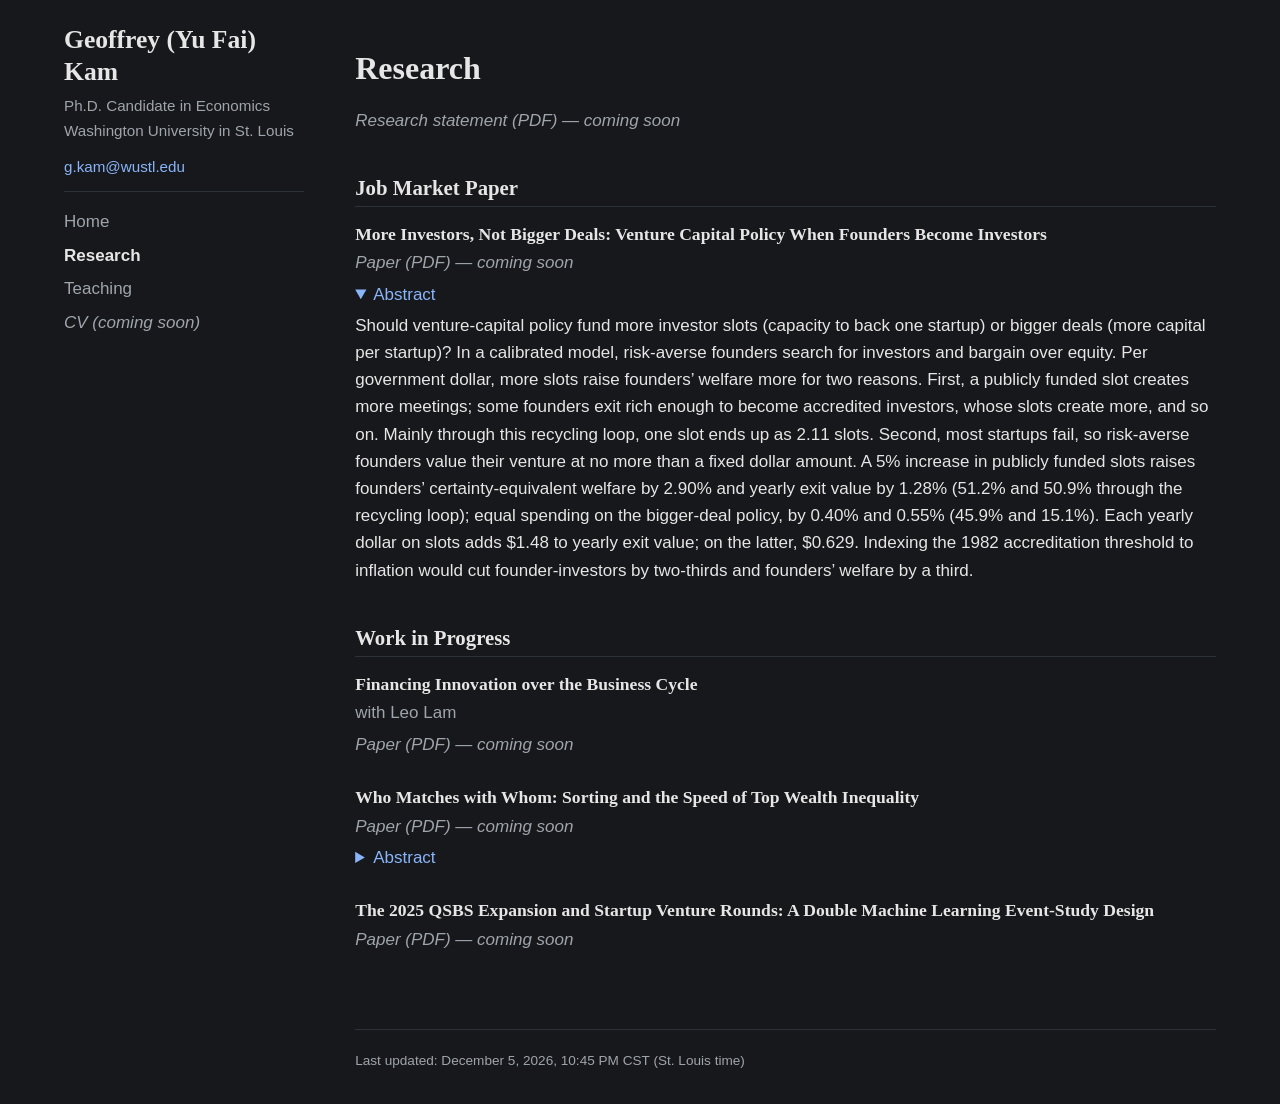
==== research.html @ 6ee8f0f6 "add gitignore to jmp.pdf and the updated the title and abstract and package of my JMP" ====
<!doctype html>
<html lang="en">
<head>
  <meta charset="utf-8">
  <meta name="viewport" content="width=device-width, initial-scale=1">
  <meta name="color-scheme" content="dark">
  <title>Research | Geoffrey Kam</title>
  <link rel="stylesheet" href="style.css?v=6">
  <script src="updated.js?v=3" defer></script>
</head>
<body>
  <div class="layout">
    <aside class="sidebar">
      <p class="site-name"><a href="index.html">Geoffrey (Yu Fai) Kam</a></p>
      <p class="role">Ph.D. Candidate in Economics<br>Washington University in St. Louis</p>
      <p class="contact"><a href="mailto:g.kam@wustl.edu">g.kam@wustl.edu</a></p>
      <ul class="links">
        <li hidden><a href="https://scholar.google.com/citations?user=[ID]">Google Scholar</a></li>
        <li hidden><a href="https://papers.ssrn.com/sol3/cf_dev/AbsByAuth.cfm?per_id=[ID]">SSRN</a></li>
        <li hidden><a href="https://www.linkedin.com/in/[handle]">LinkedIn</a></li>
        <li hidden><a href="https://github.com/GeoffKAM">GitHub</a></li>
      </ul>
      <nav>
        <ul>
          <li><a href="index.html">Home</a></li>
          <li><a href="research.html" aria-current="page">Research</a></li>
          <li><a href="teaching.html">Teaching</a></li>
          <li hidden><a href="files/cv.pdf">CV</a></li>
          <li class="soon">CV (coming soon)</li>
        </ul>
      </nav>
    </aside>

    <main>
    <h1>Research</h1>
    <p hidden><a href="files/statements/research-statement.pdf">Research statement (PDF)</a></p>
    <p class="soon">Research statement (PDF) — coming soon</p>

    <h2>Job Market Paper</h2>
    <article class="paper" id="jmp">
      <h3>More Investors, Not Bigger Deals: Venture Capital Policy When Founders Become Investors</h3>
      <p class="paper-links" hidden><a href="https://geoffkam.github.io/files/papers/JMP.pdf">Paper (PDF, latest version)</a><a href="files/papers/jmp-slides.pdf" hidden>Slides</a></p>
      <p class="paper-links soon">Paper (PDF) — coming soon</p>
      <details class="abstract" open>
        <summary>Abstract</summary>
        <p>Should venture-capital policy fund more investor slots (capacity to back one startup) or bigger deals (more capital per startup)? In a calibrated model, risk-averse founders search for investors and bargain over equity. Per government dollar, more slots raise founders’ welfare more for two reasons. First, a publicly funded slot creates more meetings; some founders exit rich enough to become accredited investors, whose slots create more, and so on. Mainly through this recycling loop, one slot ends up as 2.11 slots. Second, most startups fail, so risk-averse founders value their venture at no more than a fixed dollar amount. A 5% increase in publicly funded slots raises founders’ certainty-equivalent welfare by 2.90% and yearly exit value by 1.28% (51.2% and 50.9% through the recycling loop); equal spending on the bigger-deal policy, by 0.40% and 0.55% (45.9% and 15.1%). Each yearly dollar on slots adds $1.48 to yearly exit value; on the latter, $0.629. Indexing the 1982 accreditation threshold to inflation would cut founder-investors by two-thirds and founders’ welfare by a third.</p>
      </details>
    </article>

    <section hidden>
      <h2>Working Papers</h2>
      <article class="paper">
        <h3>[Working paper title]</h3>
        <p class="authors" hidden>with [Coauthor]</p>
        <p class="venue" hidden>[Revise and resubmit at Journal]</p>
        <p class="paper-links" hidden><a href="files/papers/paper2.pdf">Draft (PDF)</a></p>
        <details class="abstract" hidden>
          <summary>Abstract</summary>
          <p>[Abstract]</p>
        </details>
      </article>
    </section>

    <h2>Work in Progress</h2>
    <article class="paper">
      <h3>Financing Innovation over the Business Cycle</h3>
      <p class="authors">with Leo Lam</p>
      <p class="paper-links" hidden><a href="files/papers/vc-cycle.pdf">Draft (PDF)</a></p>
      <p class="paper-links soon">Paper (PDF) — coming soon</p>
      <details class="abstract" hidden>
        <summary>Abstract</summary>
        <p>[Abstract]</p>
      </details>
    </article>

    <article class="paper">
      <h3>Who Matches with Whom: Sorting and the Speed of Top Wealth Inequality</h3>
      <p class="paper-links" hidden><a href="files/papers/pam.pdf">Draft (PDF)</a></p>
      <p class="paper-links soon">Paper (PDF) — coming soon</p>
      <details class="abstract">
        <summary>Abstract</summary>
        <p>Which founders are paired with which venture funds sets how fat the top tail of wealth is. In the frictionless benchmark, more accurate pairing fattens the tail at once, whereas after a doubling of the variance of talent growth the tail takes 23.2 years to close half its gap, in an illustrative economy. Because a founder’s wealth is proportional to her talent times a power of her fund’s size, the tail’s Pareto exponent is a closed-form, decreasing function of how accurately the market ranks founders when pairing them with funds. Venture-deal estimates put that accuracy around 1989 between 0.275 and 0.354, on a scale from random matching (zero) to perfect sorting (one); since only closed deals are observed, it may lie outside that range. With sorting in 1989 tied to these data, a ramp in sorting from 1980 carries the rise of the top 0.1% wealth share to 2001 and 2016 but only part of its early rise to 1989.</p>
      </details>
    </article>

    <article class="paper">
      <h3>The 2025 QSBS Expansion and Startup Venture Rounds: A Double Machine Learning Event-Study Design</h3>
      <p class="paper-links" hidden><a href="files/papers/qsbs.pdf">Draft (PDF)</a></p>
      <p class="paper-links soon">Paper (PDF) — coming soon</p>
      <details class="abstract" hidden>
        <summary>Abstract</summary>
        <p>[Abstract]</p>
      </details>
    </article>
  </main>

  <footer class="site-footer">Last updated: <span id="updated">October 25, 2026, 7:23 PM CDT</span> (St. Louis time)</footer>
  </div>
</body>
</html>
---- style.css ----
/* Dark theme on every device, whatever the visitor's system setting */
:root {
  color-scheme: dark;
  --bg: #16181c;
  --text: #e6e6e6;
  --muted: #a0a4ab;
  --accent: #8ab4f8;
  --rule: #2e3238;
  --serif: "Charter", "Iowan Old Style", "Georgia", serif;
  --sans: -apple-system, BlinkMacSystemFont, "Segoe UI", "Helvetica Neue", Arial, sans-serif;
}

[hidden] { display: none !important; }

* { box-sizing: border-box; }

body {
  margin: 0;
  background: var(--bg);
  color: var(--text);
  font-family: var(--sans);
  font-size: 17px;
  line-height: 1.6;
}

a { color: var(--accent); text-decoration: none; }
a:hover { text-decoration: underline; }

/* Page layout: sidebar left, content right, full window width; stacks on narrow screens */
.layout {
  padding: 0 16px;
}

@media (min-width: 760px) {
  .layout {
    display: grid;
    grid-template-columns: clamp(12rem, 22vw, 15rem) minmax(0, 1fr);
    grid-template-areas:
      "side main"
      "side foot";
    column-gap: clamp(2rem, 4vw, 5rem);
    padding: 0 clamp(2rem, 5vw, 5rem);
  }
  .sidebar {
    grid-area: side;
    position: sticky;
    top: 0;
    align-self: start;
    padding: 3rem 0;
  }
  main { grid-area: main; }
  .site-footer { grid-area: foot; }
}

/* Sidebar */
.sidebar {
  padding: 1.5rem 0;
  border-bottom: 1px solid var(--rule);
}
@media (min-width: 760px) {
  .sidebar { border-bottom: 0; }
}
.site-name {
  font-family: var(--serif);
  font-size: 1.6rem;
  font-weight: 600;
  line-height: 1.25;
  margin: 0;
}
.site-name a { color: var(--text); }
.site-name a:hover { text-decoration: none; }
.role { color: var(--muted); margin: 0.4rem 0 0.75rem; font-size: 0.95rem; }
.contact { margin: 0 0 0.75rem; font-size: 0.95rem; overflow-wrap: anywhere; }

.links, nav ul {
  list-style: none;
  margin: 0;
  padding: 0;
}
.links { display: flex; flex-wrap: wrap; gap: 0.25rem 1rem; font-size: 0.95rem; margin-bottom: 0.75rem; }
.links:not(:has(li:not([hidden]))) { display: none; }

nav ul { display: flex; flex-wrap: wrap; gap: 0.5rem 1.25rem; }
nav a { color: var(--muted); }
nav a[aria-current="page"] { color: var(--text); font-weight: 600; }

@media (min-width: 760px) {
  nav { border-top: 1px solid var(--rule); padding-top: 1rem; margin-top: 0.5rem; }
  nav ul { flex-direction: column; gap: 0.4rem; }
}

/* Main content */
main { padding: 2rem 0 3rem; }
@media (min-width: 760px) {
  main { padding-top: 3rem; }
}
main > :first-child { margin-top: 0; }

h1, h2, h3 { font-family: var(--serif); font-weight: 600; line-height: 1.3; }
h1 { font-size: 2rem; margin: 0 0 0.25rem; }
h2 {
  font-size: 1.3rem;
  margin: 2.5rem 0 1rem;
  padding-bottom: 0.3rem;
  border-bottom: 1px solid var(--rule);
}
h3 { font-size: 1.1rem; margin: 0; }

.jm-banner {
  display: inline-block;
  margin: 0 0 1rem;
  padding: 0.2rem 0.6rem;
  border: 1px solid var(--accent);
  border-radius: 4px;
  color: var(--accent);
  font-size: 0.9rem;
}
.lead { font-size: 1.1rem; }

/* Home intro: About text left, photo panel right */
.intro { display: flex; align-items: flex-start; gap: 2.5rem; }
.intro > div { flex: 1; min-width: 0; }
.portrait {
  flex-shrink: 0;
  width: 34%;
  max-width: 28rem;
  height: auto;
  margin-top: 0.4rem;
  border-radius: 6px;
}
@media (min-width: 760px) {
  .portrait { width: 30%; }
}

/* Paper and item entries */
.paper { margin: 0 0 1.75rem; }
.paper p { margin: 0.25rem 0; }
.authors, .venue { color: var(--muted); }
.paper-links a + a::before {
  content: "·";
  color: var(--muted);
  margin: 0 0.5rem;
}
details summary {
  cursor: pointer;
  color: var(--accent);
  margin-top: 0.25rem;
}
details p { margin-top: 0.5rem; }

.plain-list { padding-left: 1.2rem; }
.plain-list li { margin-bottom: 0.4rem; }
.term { color: var(--muted); }

/* Placeholder for a file not yet posted ("coming soon") */
.soon { color: var(--muted); font-style: italic; }

/* Course materials: collapsible section with numbered notebook lists */
.course > summary { list-style: none; color: inherit; margin: 0; }
.course > summary::-webkit-details-marker { display: none; }
.course > summary h2 { display: flex; flex-wrap: wrap; align-items: center; gap: 0.5rem 1rem; }
.course > summary h2::after {
  content: "Click to expand ▸";
  flex-shrink: 0;
  padding: 0.2rem 0.75rem;
  border: 1px solid var(--accent);
  border-radius: 999px;
  color: var(--accent);
  font-family: var(--sans);
  font-size: 0.85rem;
  font-weight: 500;
  white-space: nowrap;
}
.course[open] > summary h2::after { content: "Click to collapse ▾"; }
.course > summary:hover h2::after { background: var(--rule); }
.course > summary:focus-visible { outline: 2px solid var(--accent); outline-offset: 4px; }
.course h3 { margin: 2rem 0 0.5rem; }
.note { color: var(--muted); font-size: 0.95rem; }
code {
  font-family: ui-monospace, SFMono-Regular, Menlo, Consolas, monospace;
  font-size: 0.88em;
  padding: 0.1em 0.35em;
  border-radius: 4px;
  background: var(--rule);
  -webkit-box-decoration-break: clone;
  box-decoration-break: clone;
}
.materials {
  list-style: none;
  margin: 0;
  padding: 0;
  border-top: 1px solid var(--rule);
}
.materials li {
  display: grid;
  grid-template-columns: 2.5rem minmax(0, 1fr);
  column-gap: 0.75rem;
  padding: 0.5rem 0;
  border-bottom: 1px solid var(--rule);
}
.materials .num {
  color: var(--muted);
  font-family: var(--serif);
  font-variant-numeric: tabular-nums;
}
.materials .tag {
  grid-column: 2;
  color: var(--muted);
  font-size: 0.85rem;
}
.materials .companion > a { padding-left: 1rem; }
.materials .companion .tag { padding-left: 1rem; }
@media (min-width: 760px) {
  .materials li { grid-template-columns: 2.5rem minmax(0, 1fr) auto; align-items: baseline; }
  .materials .tag { grid-column: 3; text-align: right; }
}

.site-footer {
  border-top: 1px solid var(--rule);
  padding: 1.25rem 0 2rem;
  color: var(--muted);
  font-size: 0.85rem;
}
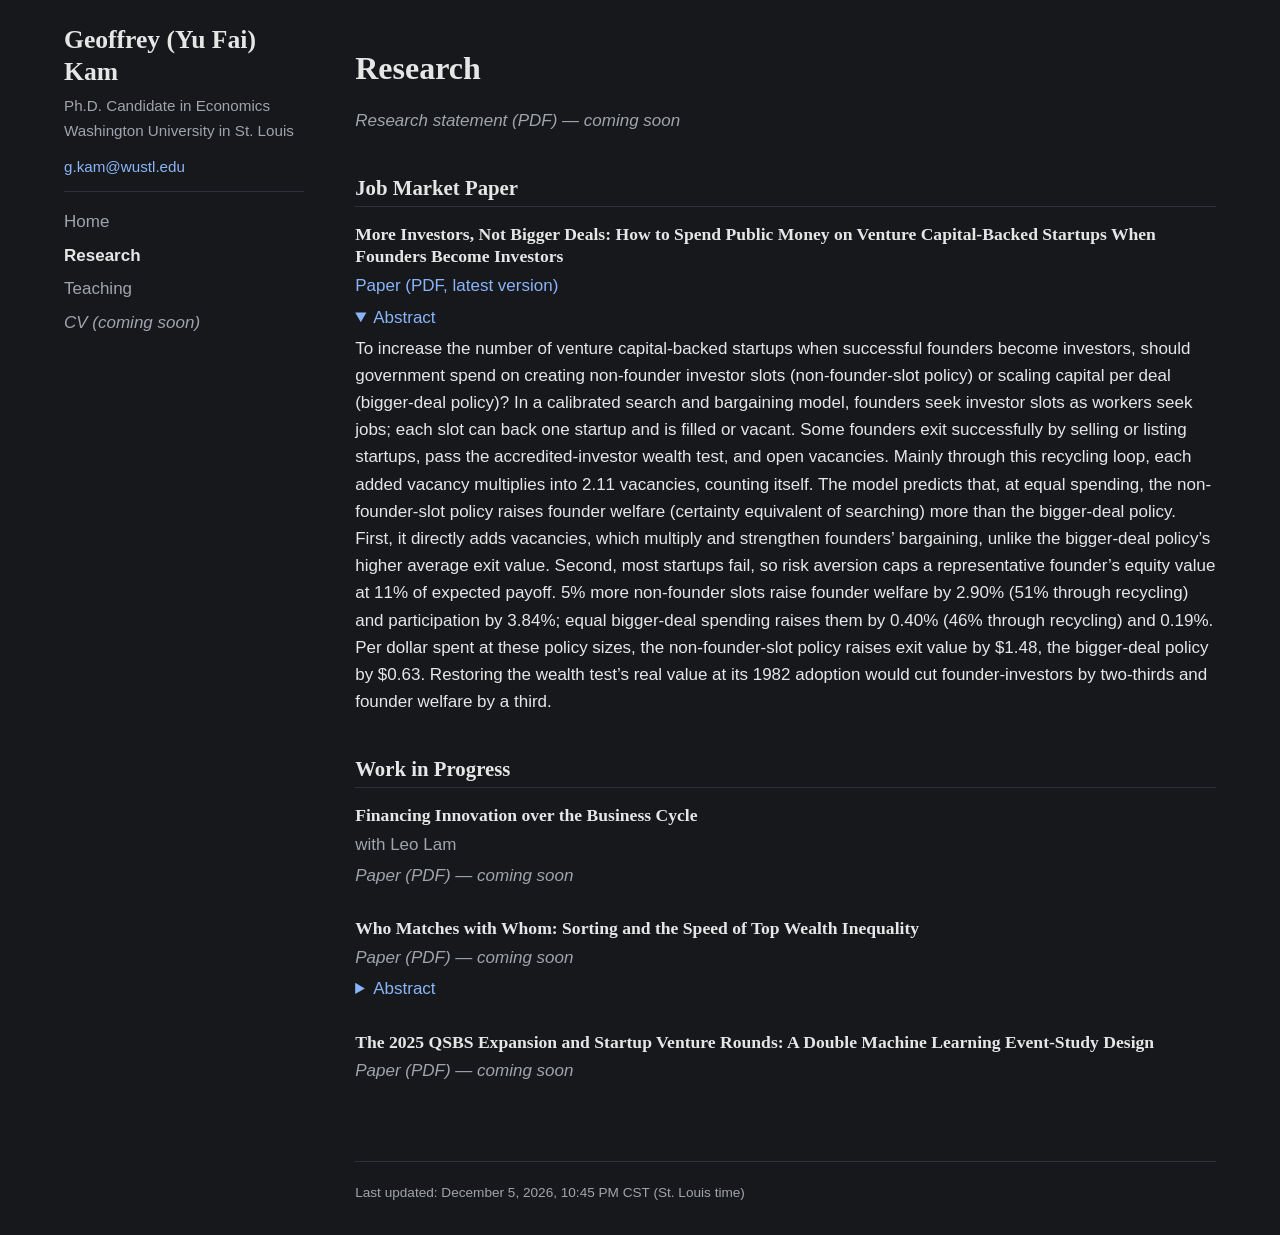
==== commit 4a619615: "Publish JMP PDF; update JMP title, abstract and paper link Co-Authored-By: Claude Opus 5.5 <noreply@" ====
--- a/research.html
+++ b/research.html
@@ -38,12 +38,11 @@
 
     <h2>Job Market Paper</h2>
     <article class="paper" id="jmp">
-      <h3>More Investors, Not Bigger Deals: Venture Capital Policy When Founders Become Investors</h3>
-      <p class="paper-links" hidden><a href="https://geoffkam.github.io/files/papers/JMP.pdf">Paper (PDF, latest version)</a><a href="files/papers/jmp-slides.pdf" hidden>Slides</a></p>
-      <p class="paper-links soon">Paper (PDF) — coming soon</p>
+      <h3>More Investors, Not Bigger Deals: How to Spend Public Money on Venture Capital-Backed Startups When Founders Become Investors</h3>
+      <p class="paper-links"><a href="https://geoffkam.github.io/files/papers/JMP.pdf">Paper (PDF, latest version)</a><a href="files/papers/jmp-slides.pdf" hidden>Slides</a></p>
       <details class="abstract" open>
         <summary>Abstract</summary>
-        <p>Should venture-capital policy fund more investor slots (capacity to back one startup) or bigger deals (more capital per startup)? In a calibrated model, risk-averse founders search for investors and bargain over equity. Per government dollar, more slots raise founders’ welfare more for two reasons. First, a publicly funded slot creates more meetings; some founders exit rich enough to become accredited investors, whose slots create more, and so on. Mainly through this recycling loop, one slot ends up as 2.11 slots. Second, most startups fail, so risk-averse founders value their venture at no more than a fixed dollar amount. A 5% increase in publicly funded slots raises founders’ certainty-equivalent welfare by 2.90% and yearly exit value by 1.28% (51.2% and 50.9% through the recycling loop); equal spending on the bigger-deal policy, by 0.40% and 0.55% (45.9% and 15.1%). Each yearly dollar on slots adds $1.48 to yearly exit value; on the latter, $0.629. Indexing the 1982 accreditation threshold to inflation would cut founder-investors by two-thirds and founders’ welfare by a third.</p>
+        <p>To increase the number of venture capital-backed startups when successful founders become investors, should government spend on creating non-founder investor slots (non-founder-slot policy) or scaling capital per deal (bigger-deal policy)? In a calibrated search and bargaining model, founders seek investor slots as workers seek jobs; each slot can back one startup and is filled or vacant. Some founders exit successfully by selling or listing startups, pass the accredited-investor wealth test, and open vacancies. Mainly through this recycling loop, each added vacancy multiplies into 2.11 vacancies, counting itself. The model predicts that, at equal spending, the non-founder-slot policy raises founder welfare (certainty equivalent of searching) more than the bigger-deal policy. First, it directly adds vacancies, which multiply and strengthen founders’ bargaining, unlike the bigger-deal policy’s higher average exit value. Second, most startups fail, so risk aversion caps a representative founder’s equity value at 11% of expected payoff. 5% more non-founder slots raise founder welfare by 2.90% (51% through recycling) and participation by 3.84%; equal bigger-deal spending raises them by 0.40% (46% through recycling) and 0.19%. Per dollar spent at these policy sizes, the non-founder-slot policy raises exit value by $1.48, the bigger-deal policy by $0.63. Restoring the wealth test’s real value at its 1982 adoption would cut founder-investors by two-thirds and founder welfare by a third.</p>
       </details>
     </article>
 
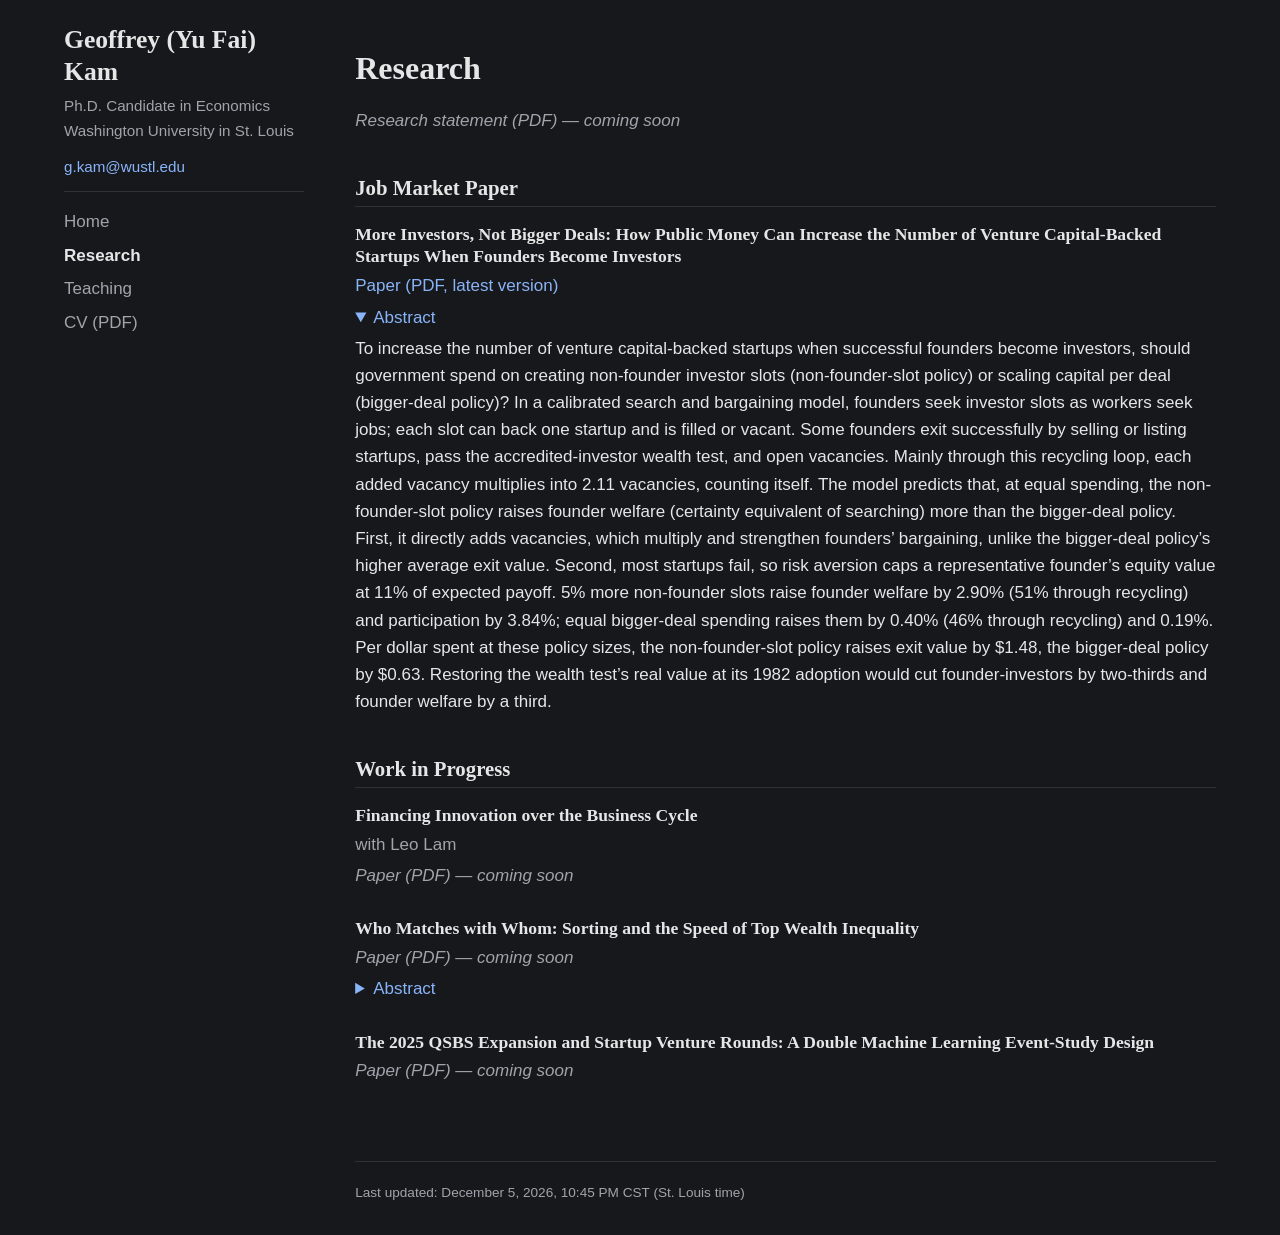
==== commit 973c4f22: "JMP final title and new PDF; add CV and "CV (PDF)" sidebar links Co-Authored-By: Claude Opus 5.5 <no" ====
--- a/research.html
+++ b/research.html
@@ -25,8 +25,7 @@
           <li><a href="index.html">Home</a></li>
           <li><a href="research.html" aria-current="page">Research</a></li>
           <li><a href="teaching.html">Teaching</a></li>
-          <li hidden><a href="files/cv.pdf">CV</a></li>
-          <li class="soon">CV (coming soon)</li>
+          <li><a href="files/cv.pdf">CV (PDF)</a></li>
         </ul>
       </nav>
     </aside>
@@ -38,7 +37,7 @@
 
     <h2>Job Market Paper</h2>
     <article class="paper" id="jmp">
-      <h3>More Investors, Not Bigger Deals: How to Spend Public Money on Venture Capital-Backed Startups When Founders Become Investors</h3>
+      <h3>More Investors, Not Bigger Deals: How Public Money Can Increase the Number of Venture Capital-Backed Startups When Founders Become Investors</h3>
       <p class="paper-links"><a href="https://geoffkam.github.io/files/papers/JMP.pdf">Paper (PDF, latest version)</a><a href="files/papers/jmp-slides.pdf" hidden>Slides</a></p>
       <details class="abstract" open>
         <summary>Abstract</summary>
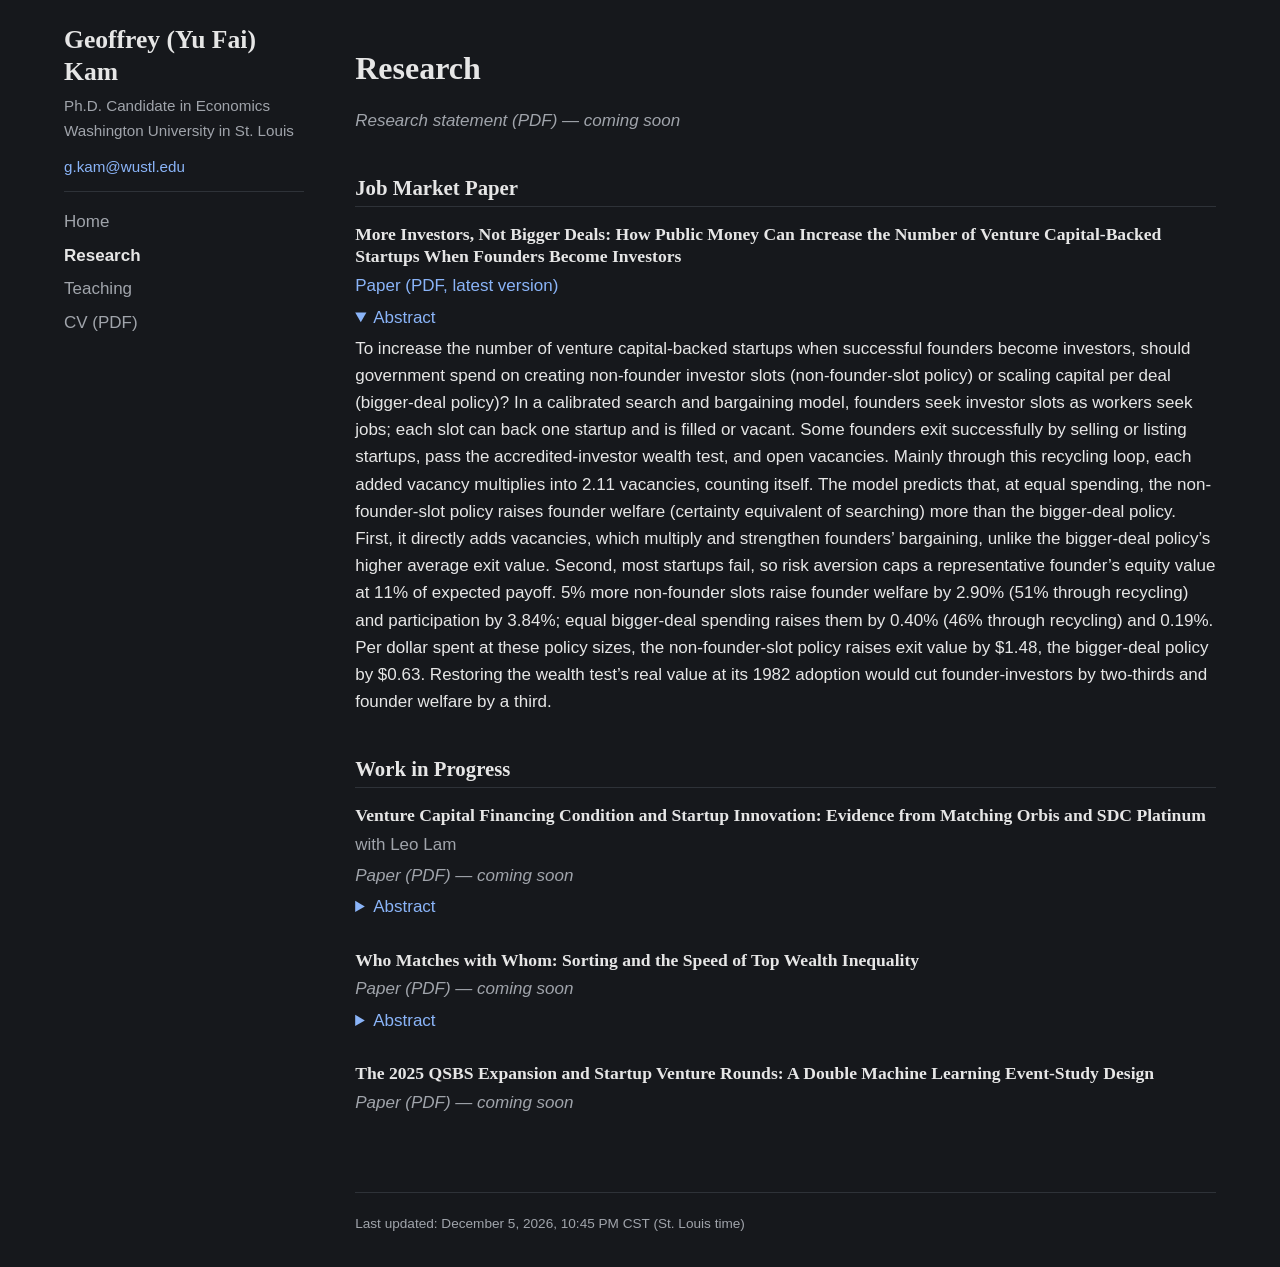
==== commit 39d14ccb: "Research: retitle VC paper, new VC and matching-paper abstracts; refresh CV and teaching statement C" ====
--- a/research.html
+++ b/research.html
@@ -61,13 +61,13 @@
 
     <h2>Work in Progress</h2>
     <article class="paper">
-      <h3>Financing Innovation over the Business Cycle</h3>
+      <h3>Venture Capital Financing Condition and Startup Innovation: Evidence from Matching Orbis and SDC Platinum</h3>
       <p class="authors">with Leo Lam</p>
       <p class="paper-links" hidden><a href="files/papers/vc-cycle.pdf">Draft (PDF)</a></p>
       <p class="paper-links soon">Paper (PDF) — coming soon</p>
-      <details class="abstract" hidden>
+      <details class="abstract">
         <summary>Abstract</summary>
-        <p>[Abstract]</p>
+        <p>The leading evidence on hot venture markets and innovation (Nanda and Rhodes-Kropf, 2013) follows patents for startups that went public and tracks their innovation performance for a three-year window after first funding. We extend the analysis by merging two datasets: SDC Platinum records startups’ venture financing histories, while Orbis tracks their patenting activities. Despite lacking a common identifier, we take the 32,668 US venture capital-backed startups first financed from 1980 to 2019 in SDC Platinum and link 6,467 of them to their patents in Orbis. We also contribute by extending the tracking window for innovation performance of the startups for up to ten years after first funding, which allows us to have a more comprehensive picture on their startup life cycles. With heat measured as the detrended number of startups receiving a first round in the quarter, startups first financed in a quarter one standard deviation hotter receive 0.139 more log total citations over their first ten years (wild bootstrap <i>p</i> = 0.046), about 15% more than startups first financed in an average quarter.</p>
       </details>
     </article>
 
@@ -77,7 +77,7 @@
       <p class="paper-links soon">Paper (PDF) — coming soon</p>
       <details class="abstract">
         <summary>Abstract</summary>
-        <p>Which founders are paired with which venture funds sets how fat the top tail of wealth is. In the frictionless benchmark, more accurate pairing fattens the tail at once, whereas after a doubling of the variance of talent growth the tail takes 23.2 years to close half its gap, in an illustrative economy. Because a founder’s wealth is proportional to her talent times a power of her fund’s size, the tail’s Pareto exponent is a closed-form, decreasing function of how accurately the market ranks founders when pairing them with funds. Venture-deal estimates put that accuracy around 1989 between 0.275 and 0.354, on a scale from random matching (zero) to perfect sorting (one); since only closed deals are observed, it may lie outside that range. With sorting in 1989 tied to these data, a ramp in sorting from 1980 carries the rise of the top 0.1% wealth share to 2001 and 2016 but only part of its early rise to 1989.</p>
+        <p>How heavy-tailed founder wealth is depends, in closed form, on how accurately founders are matched with venture funds. Taken as one jump, and with each fortune valued at its current match, the calibrated rise in that accuracy lifts founders’ top wealth shares on the clock of match turnover (renewal of founders’ fund ties): halfway in 2.1 to 7.4 years for match half-lives of 3 to 10 years (illustrative, not measured). Random growth, paced by thirty-year working lives, has half-lives of 40 to 100 years for income moments [Gabaix et al., 2016], computed from asymptotic rates rather than as times to close half a gap: years against decades. Since the shares close half their gap within one match half-life, sorting at this size is the faster margin when matches turn over faster than working lives; the years do not date the rise. Read from venture deals under stated assumptions, without a standard error, sorting strength (the correlation of founders’ and funds’ normal rank scores, zero to one) lies between 0.136 and 0.444 around 1989. A calibration to tail exponents, venture-deal statistics and top-share growth sizes its rise without testing its speed: a one-time rise in talent-growth variance fits about as well if its size is left free, worse if its step is held to the dispersion of household returns on wealth.</p>
       </details>
     </article>
 
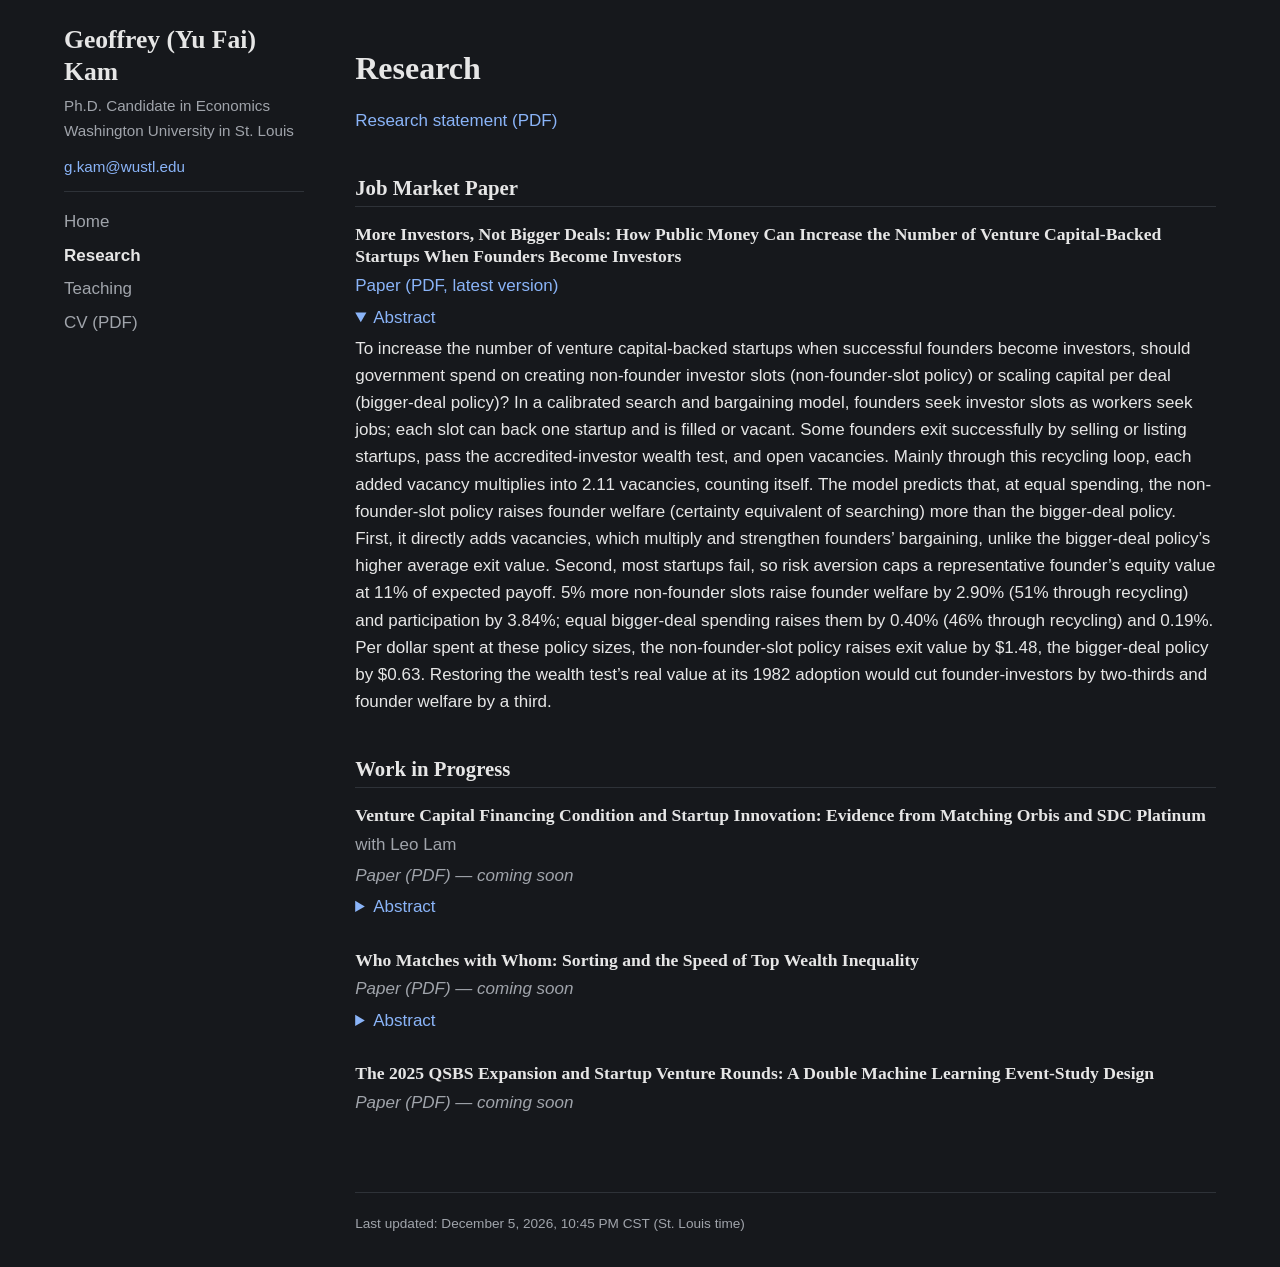
==== commit 94a73ab7: "Research: publish research statement Co-Authored-By: Claude Opus 5.5 <noreply@anthropic.com>" ====
--- a/research.html
+++ b/research.html
@@ -32,8 +32,7 @@
 
     <main>
     <h1>Research</h1>
-    <p hidden><a href="files/statements/research-statement.pdf">Research statement (PDF)</a></p>
-    <p class="soon">Research statement (PDF) — coming soon</p>
+    <p><a href="files/statements/research-statement.pdf">Research statement (PDF)</a></p>
 
     <h2>Job Market Paper</h2>
     <article class="paper" id="jmp">
@@ -67,7 +66,7 @@
       <p class="paper-links soon">Paper (PDF) — coming soon</p>
       <details class="abstract">
         <summary>Abstract</summary>
-        <p>The leading evidence on hot venture markets and innovation (Nanda and Rhodes-Kropf, 2013) follows patents for startups that went public and tracks their innovation performance for a three-year window after first funding. We extend the analysis by merging two datasets: SDC Platinum records startups’ venture financing histories, while Orbis tracks their patenting activities. Despite lacking a common identifier, we take the 32,668 US venture capital-backed startups first financed from 1980 to 2019 in SDC Platinum and link 6,467 of them to their patents in Orbis. We also contribute by extending the tracking window for innovation performance of the startups for up to ten years after first funding, which allows us to have a more comprehensive picture on their startup life cycles. With heat measured as the detrended number of startups receiving a first round in the quarter, startups first financed in a quarter one standard deviation hotter receive 0.139 more log total citations over their first ten years (wild bootstrap <i>p</i> = 0.046), about 15% more than startups first financed in an average quarter.</p>
+        <p>The leading evidence on hot venture markets and innovation (Nanda and Rhodes-Kropf, 2013) follows patents for startups that went public and tracks their innovation performance for a three-year window after first funding. We extend the analysis by merging two datasets: SDC Platinum records startups’ venture financing histories, while Orbis tracks their patenting activities. Although the two datasets lack a common identifier, we take the 32,668 US venture capital-backed startups first financed from 1980 to 2019 in SDC Platinum and link 6,467 of them to their patents in Orbis. We also contribute by extending the tracking window for innovation performance of the startups for up to ten years after first funding, which allows us to have a more comprehensive picture of their startup life cycles. With heat measured as the detrended number of startups receiving a first round in the quarter, startups first financed in a quarter one standard deviation hotter receive 0.139 more log total citations over their first ten years (wild bootstrap <i>p</i> = 0.046), about 15% more than startups first financed in an average quarter.</p>
       </details>
     </article>
 
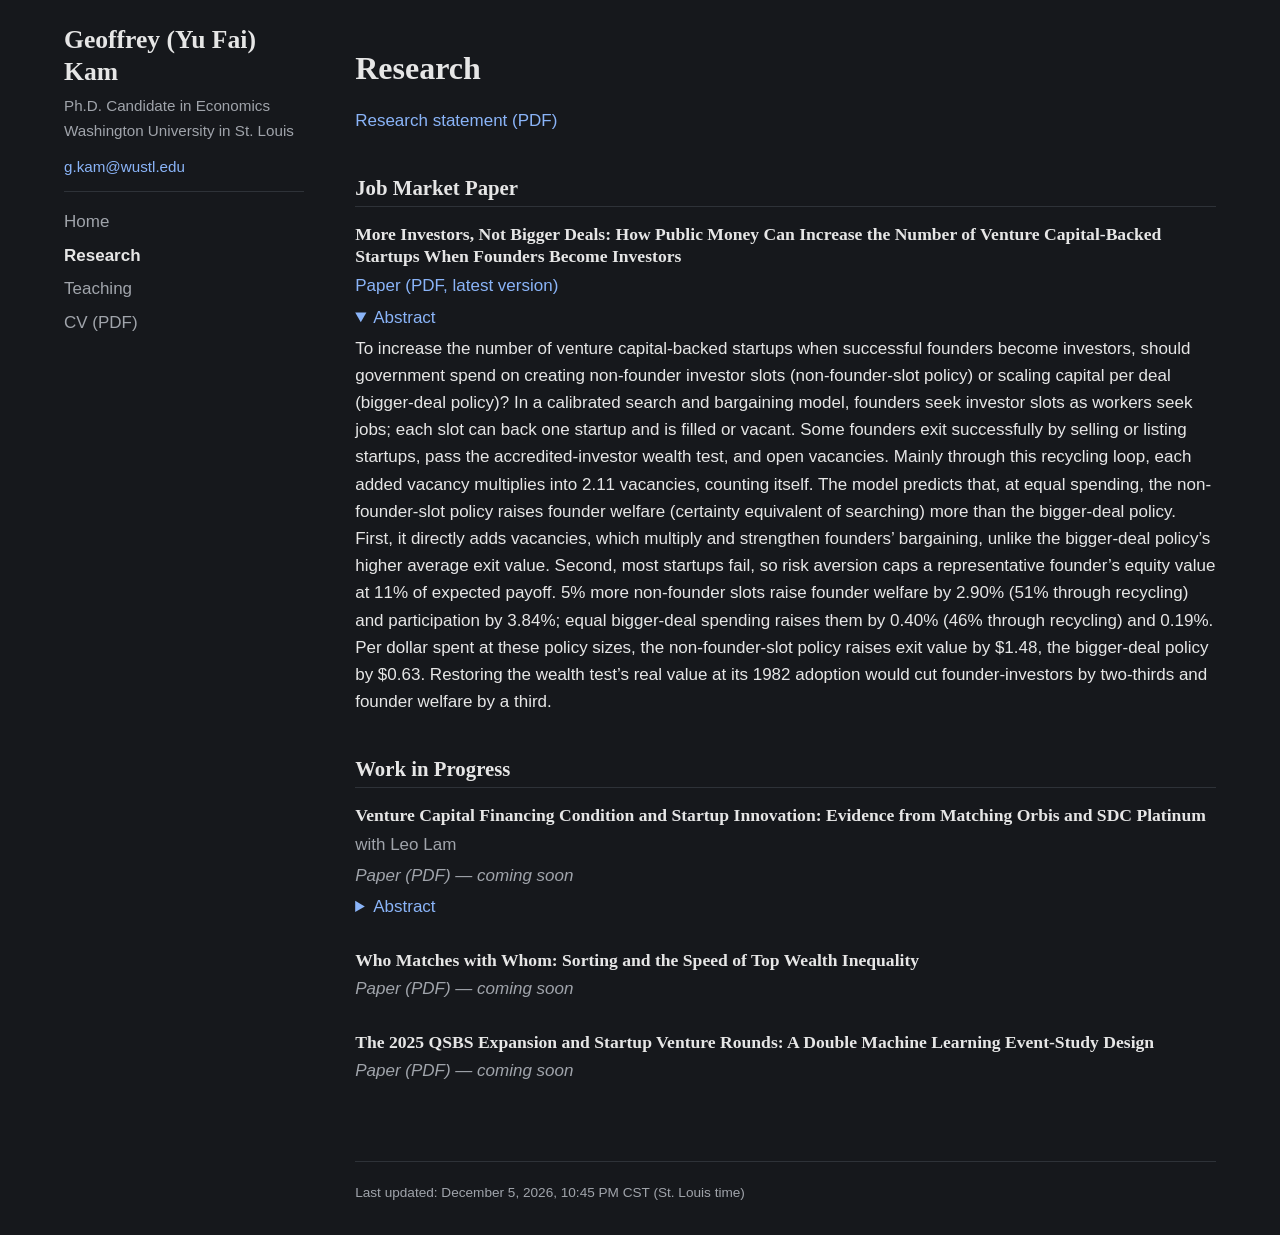
==== commit d5fc5e90: "Research: remove matching-paper abstract Co-Authored-By: Claude Opus 5.5 <noreply@anthropic.com>" ====
--- a/research.html
+++ b/research.html
@@ -74,9 +74,9 @@
       <h3>Who Matches with Whom: Sorting and the Speed of Top Wealth Inequality</h3>
       <p class="paper-links" hidden><a href="files/papers/pam.pdf">Draft (PDF)</a></p>
       <p class="paper-links soon">Paper (PDF) — coming soon</p>
-      <details class="abstract">
+      <details class="abstract" hidden>
         <summary>Abstract</summary>
-        <p>How heavy-tailed founder wealth is depends, in closed form, on how accurately founders are matched with venture funds. Taken as one jump, and with each fortune valued at its current match, the calibrated rise in that accuracy lifts founders’ top wealth shares on the clock of match turnover (renewal of founders’ fund ties): halfway in 2.1 to 7.4 years for match half-lives of 3 to 10 years (illustrative, not measured). Random growth, paced by thirty-year working lives, has half-lives of 40 to 100 years for income moments [Gabaix et al., 2016], computed from asymptotic rates rather than as times to close half a gap: years against decades. Since the shares close half their gap within one match half-life, sorting at this size is the faster margin when matches turn over faster than working lives; the years do not date the rise. Read from venture deals under stated assumptions, without a standard error, sorting strength (the correlation of founders’ and funds’ normal rank scores, zero to one) lies between 0.136 and 0.444 around 1989. A calibration to tail exponents, venture-deal statistics and top-share growth sizes its rise without testing its speed: a one-time rise in talent-growth variance fits about as well if its size is left free, worse if its step is held to the dispersion of household returns on wealth.</p>
+        <p>[Abstract]</p>
       </details>
     </article>
 
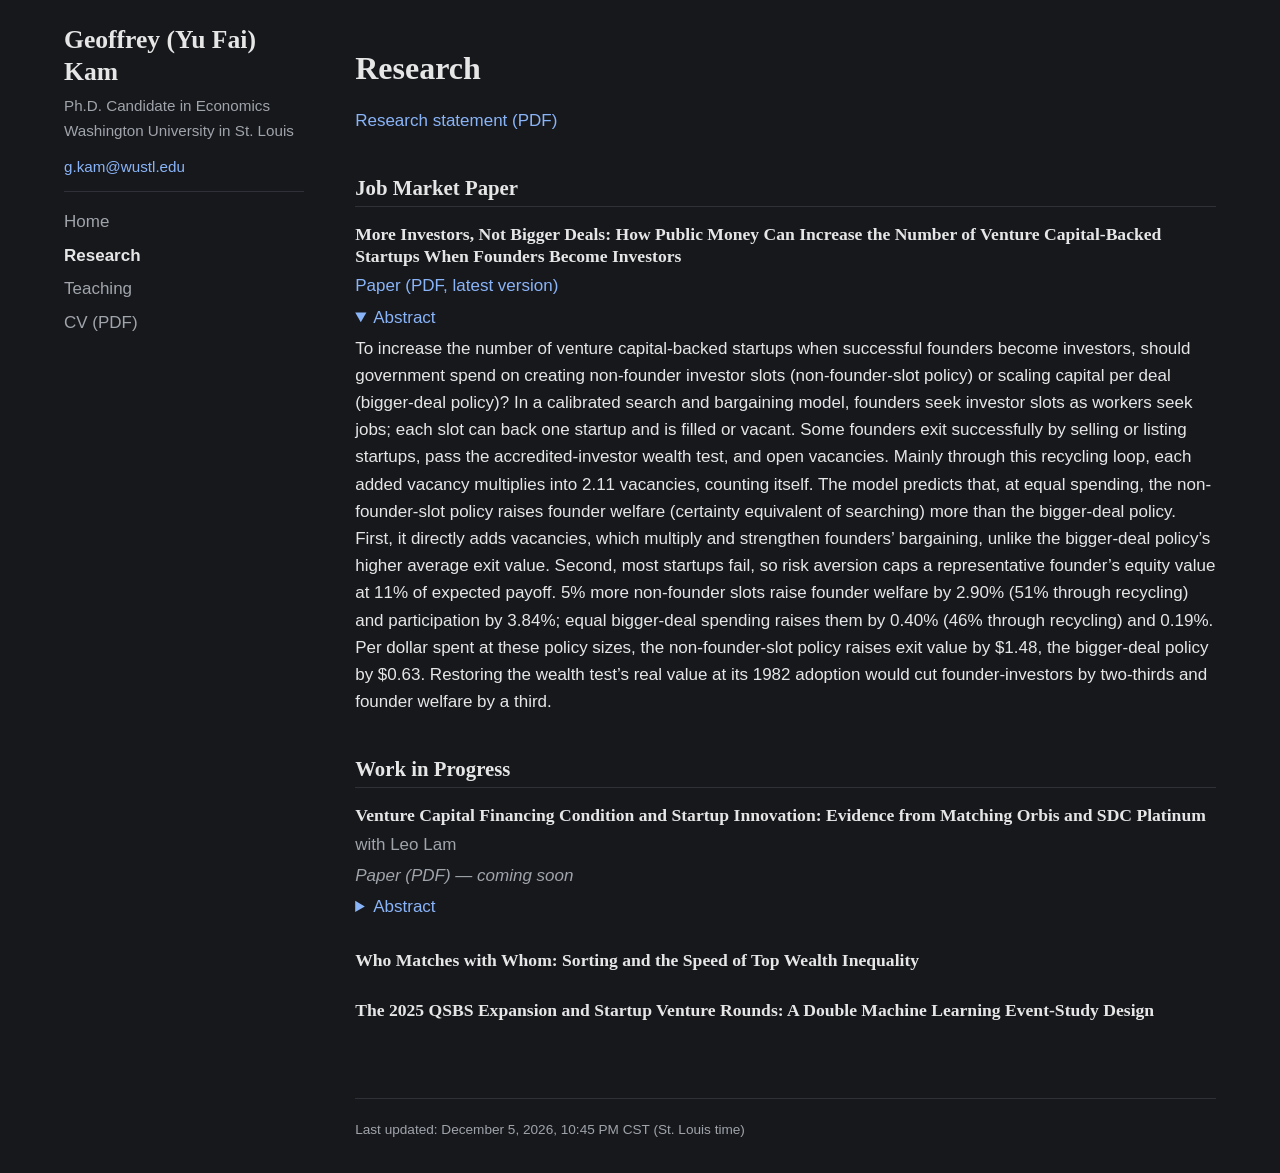
==== commit 35a2b62e: "Research: drop coming-soon lines for matching and QSBS papers Co-Authored-By: Claude Opus 5.5 <norep" ====
--- a/research.html
+++ b/research.html
@@ -73,7 +73,6 @@
     <article class="paper">
       <h3>Who Matches with Whom: Sorting and the Speed of Top Wealth Inequality</h3>
       <p class="paper-links" hidden><a href="files/papers/pam.pdf">Draft (PDF)</a></p>
-      <p class="paper-links soon">Paper (PDF) — coming soon</p>
       <details class="abstract" hidden>
         <summary>Abstract</summary>
         <p>[Abstract]</p>
@@ -83,7 +82,6 @@
     <article class="paper">
       <h3>The 2025 QSBS Expansion and Startup Venture Rounds: A Double Machine Learning Event-Study Design</h3>
       <p class="paper-links" hidden><a href="files/papers/qsbs.pdf">Draft (PDF)</a></p>
-      <p class="paper-links soon">Paper (PDF) — coming soon</p>
       <details class="abstract" hidden>
         <summary>Abstract</summary>
         <p>[Abstract]</p>
